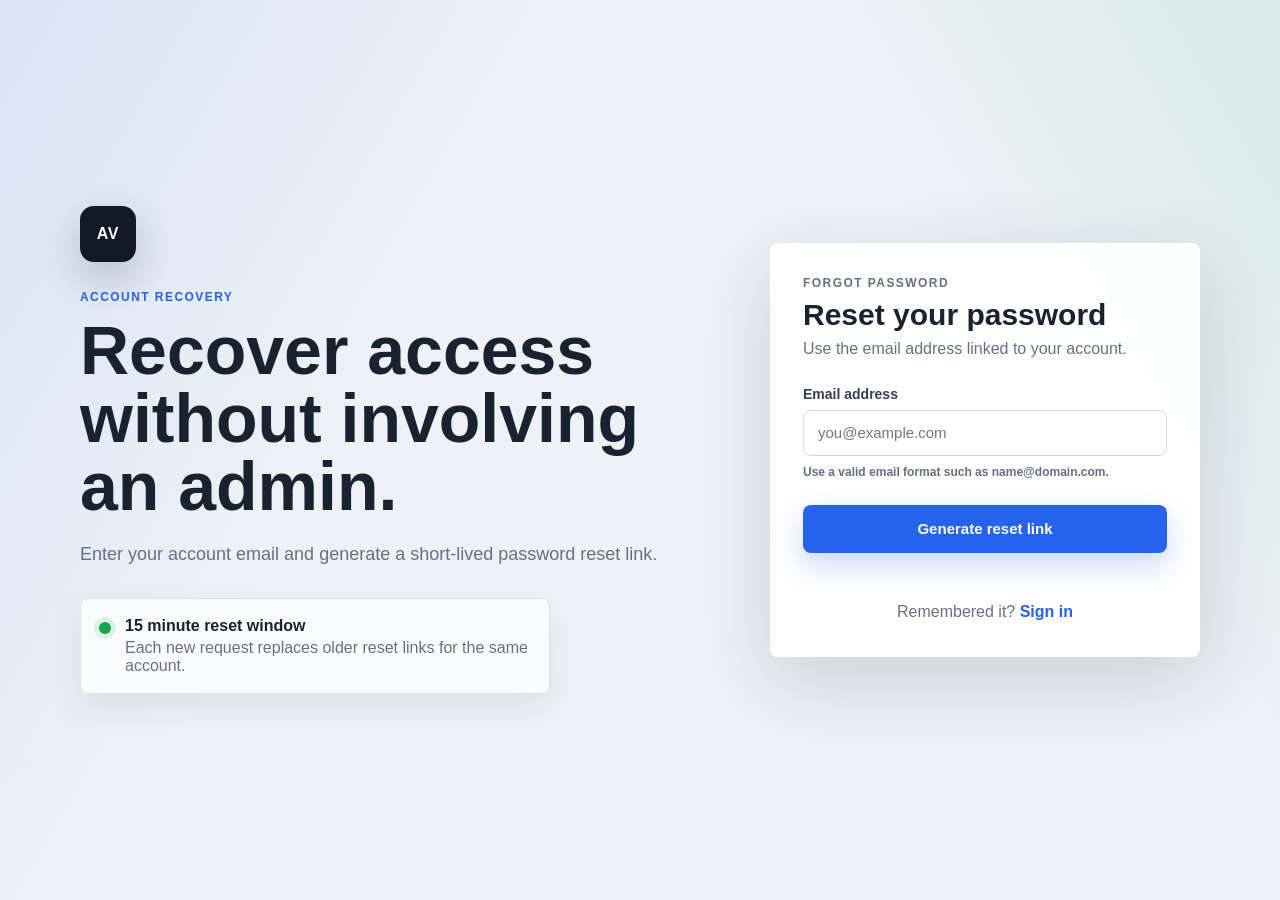
==== src/main/resources/static/forgot-password.html @ c0273e19 "Updated UI to Mordern Saas" ====
<!DOCTYPE html>
<html lang="en">

<head>
    <meta charset="UTF-8">
    <meta name="viewport" content="width=device-width, initial-scale=1.0">
    <title>AuthVault - Forgot password</title>
    <link rel="stylesheet" href="login.css">
</head>

<body>
    <main class="auth-shell">
        <section class="brand-panel" aria-label="Password recovery overview">
            <div class="brand-mark">AV</div>
            <div>
                <p class="eyebrow">Account recovery</p>
                <h1>Recover access without involving an admin.</h1>
                <p class="brand-copy">
                    Enter your account email and generate a short-lived password reset link.
                </p>
            </div>
            <div class="status-card">
                <span class="status-dot"></span>
                <div>
                    <strong>15 minute reset window</strong>
                    <p>Each new request replaces older reset links for the same account.</p>
                </div>
            </div>
        </section>

        <section class="auth-card" aria-label="Forgot password form">
            <div class="card-header">
                <p class="eyebrow">Forgot password</p>
                <h2>Reset your password</h2>
                <p>Use the email address linked to your account.</p>
            </div>

            <label class="field">
                <span>Email address</span>
                <input type="email" id="email" placeholder="you@example.com" autocomplete="email">
                <small class="field-note">Use a valid email format such as name@domain.com.</small>
            </label>

            <button class="primary-action" onclick="requestPasswordReset()">Generate reset link</button>

            <p id="message" role="status"></p>

            <div id="resetLinkBox" class="reset-link-box hidden">
                <span>Reset link</span>
                <a id="resetLink" href="#"></a>
            </div>

            <p class="footer">
                Remembered it?
                <a href="login.html">Sign in</a>
            </p>
        </section>
    </main>

    <script src="forgot-password.js"></script>
</body>

</html>
---- src/main/resources/static/login.css ----
:root {
    color-scheme: light;
    --bg: #eef2f7;
    --panel: #ffffff;
    --ink: #182230;
    --muted: #667085;
    --line: #d9e2ef;
    --primary: #2563eb;
    --primary-dark: #1d4ed8;
    --accent: #16a34a;
    --shadow: 0 24px 80px rgba(20, 32, 56, .16);
}

* {
    box-sizing: border-box;
    margin: 0;
    padding: 0;
}

body {
    min-height: 100vh;
    background:
        linear-gradient(120deg, rgba(37, 99, 235, .10), transparent 34%),
        linear-gradient(240deg, rgba(22, 163, 74, .10), transparent 28%),
        var(--bg);
    color: var(--ink);
    font-family: Inter, "Segoe UI", Arial, sans-serif;
}

.auth-shell {
    min-height: 100vh;
    width: min(1120px, calc(100% - 32px));
    margin: 0 auto;
    display: grid;
    grid-template-columns: 1.1fr 430px;
    align-items: center;
    gap: 48px;
    padding: 40px 0;
}

.brand-panel {
    display: flex;
    flex-direction: column;
    gap: 28px;
}

.brand-mark {
    width: 56px;
    height: 56px;
    border-radius: 14px;
    display: grid;
    place-items: center;
    background: #111827;
    color: #ffffff;
    font-weight: 800;
    letter-spacing: .04em;
    box-shadow: 0 16px 40px rgba(17, 24, 39, .22);
}

.eyebrow {
    color: var(--primary);
    font-size: 12px;
    font-weight: 800;
    letter-spacing: .12em;
    text-transform: uppercase;
}

.brand-panel h1 {
    max-width: 680px;
    margin-top: 12px;
    font-size: clamp(38px, 6vw, 68px);
    line-height: 1;
    letter-spacing: 0;
}

.brand-copy {
    max-width: 590px;
    margin-top: 20px;
    color: var(--muted);
    font-size: 18px;
    line-height: 1.65;
}

.status-card {
    width: min(470px, 100%);
    display: flex;
    gap: 14px;
    align-items: flex-start;
    padding: 18px;
    border: 1px solid var(--line);
    border-radius: 8px;
    background: rgba(255, 255, 255, .78);
    box-shadow: 0 14px 35px rgba(20, 32, 56, .08);
}

.status-dot {
    width: 12px;
    height: 12px;
    margin-top: 5px;
    border-radius: 999px;
    background: var(--accent);
    box-shadow: 0 0 0 5px rgba(22, 163, 74, .12);
    flex: 0 0 auto;
}

.status-card strong {
    display: block;
    margin-bottom: 4px;
}

.status-card p,
.card-header p,
.footer,
#message {
    color: var(--muted);
}

.auth-card {
    background: rgba(255, 255, 255, .92);
    border: 1px solid rgba(255, 255, 255, .86);
    border-radius: 8px;
    box-shadow: var(--shadow);
    padding: 32px;
}

.card-header {
    margin-bottom: 28px;
}

.card-header h2 {
    margin: 8px 0;
    font-size: 30px;
}

.field {
    display: grid;
    gap: 8px;
    margin-bottom: 18px;
    color: #344054;
    font-size: 14px;
    font-weight: 700;
}

.field input {
    width: 100%;
    height: 46px;
    border: 1px solid #cfd8e6;
    border-radius: 8px;
    padding: 0 14px;
    color: var(--ink);
    background: #ffffff;
    font-size: 15px;
    outline: none;
}

.field input:focus {
    border-color: var(--primary);
    box-shadow: 0 0 0 4px rgba(37, 99, 235, .12);
}

.field-note {
    color: var(--muted);
    font-size: 12px;
    font-weight: 600;
    line-height: 1.45;
}

.password-box {
    position: relative;
}

.password-box input {
    padding-right: 74px;
}

.text-button {
    position: absolute;
    top: 6px;
    right: 6px;
    height: 34px;
    min-width: 58px;
    border: 0;
    border-radius: 7px;
    background: #f1f5fb;
    color: var(--primary);
    cursor: pointer;
    font-weight: 800;
}

.primary-action {
    width: 100%;
    height: 48px;
    margin-top: 6px;
    border: 0;
    border-radius: 8px;
    background: var(--primary);
    color: #ffffff;
    cursor: pointer;
    font-size: 15px;
    font-weight: 800;
    box-shadow: 0 12px 26px rgba(37, 99, 235, .24);
}

.primary-action:hover {
    background: var(--primary-dark);
}

.form-link-row {
    display: flex;
    justify-content: center;
    margin: -8px 0 16px;
}

.form-link-row a {
    color: var(--primary);
    font-size: 14px;
    font-weight: 800;
    text-decoration: none;
}

.form-link-row a:hover {
    text-decoration: underline;
}

.reset-link-box {
    display: grid;
    gap: 6px;
    margin: 14px 0 18px;
    padding: 12px;
    border: 1px solid var(--line);
    border-radius: 8px;
    background: #f8fafc;
    overflow-wrap: anywhere;
}

.reset-link-box span {
    color: var(--muted);
    font-size: 12px;
    font-weight: 900;
    letter-spacing: .08em;
    text-transform: uppercase;
}

.reset-link-box a {
    color: var(--primary);
    font-size: 14px;
    font-weight: 800;
    text-decoration: none;
}

.reset-link-box a:hover {
    text-decoration: underline;
}

.hidden {
    display: none;
}

#message {
    min-height: 22px;
    margin: 16px 0 8px;
    text-align: center;
    font-size: 14px;
    font-weight: 700;
}

.footer {
    text-align: center;
    line-height: 1.6;
}

.footer a {
    color: var(--primary);
    font-weight: 800;
    text-decoration: none;
}

.footer a:hover {
    text-decoration: underline;
}

@media (max-width: 860px) {
    .auth-shell {
        grid-template-columns: 1fr;
        gap: 18px;
        align-content: start;
        padding: 24px 0;
    }

    .brand-panel {
        align-items: center;
        text-align: center;
        gap: 14px;
    }

    .brand-panel h1 {
        max-width: 620px;
        font-size: 32px;
        line-height: 1.12;
    }

    .brand-copy {
        max-width: 520px;
        margin-top: 12px;
        font-size: 15px;
        line-height: 1.5;
    }

    .status-card {
        display: none;
    }

    .auth-card {
        width: min(100%, 480px);
        justify-self: center;
    }
}

@media (max-width: 520px) {
    .auth-shell {
        width: min(100% - 24px, 480px);
        padding: 24px 0;
    }

    .brand-panel h1 {
        font-size: 26px;
    }

    .brand-copy {
        display: none;
    }

    .auth-card {
        padding: 22px;
    }
}
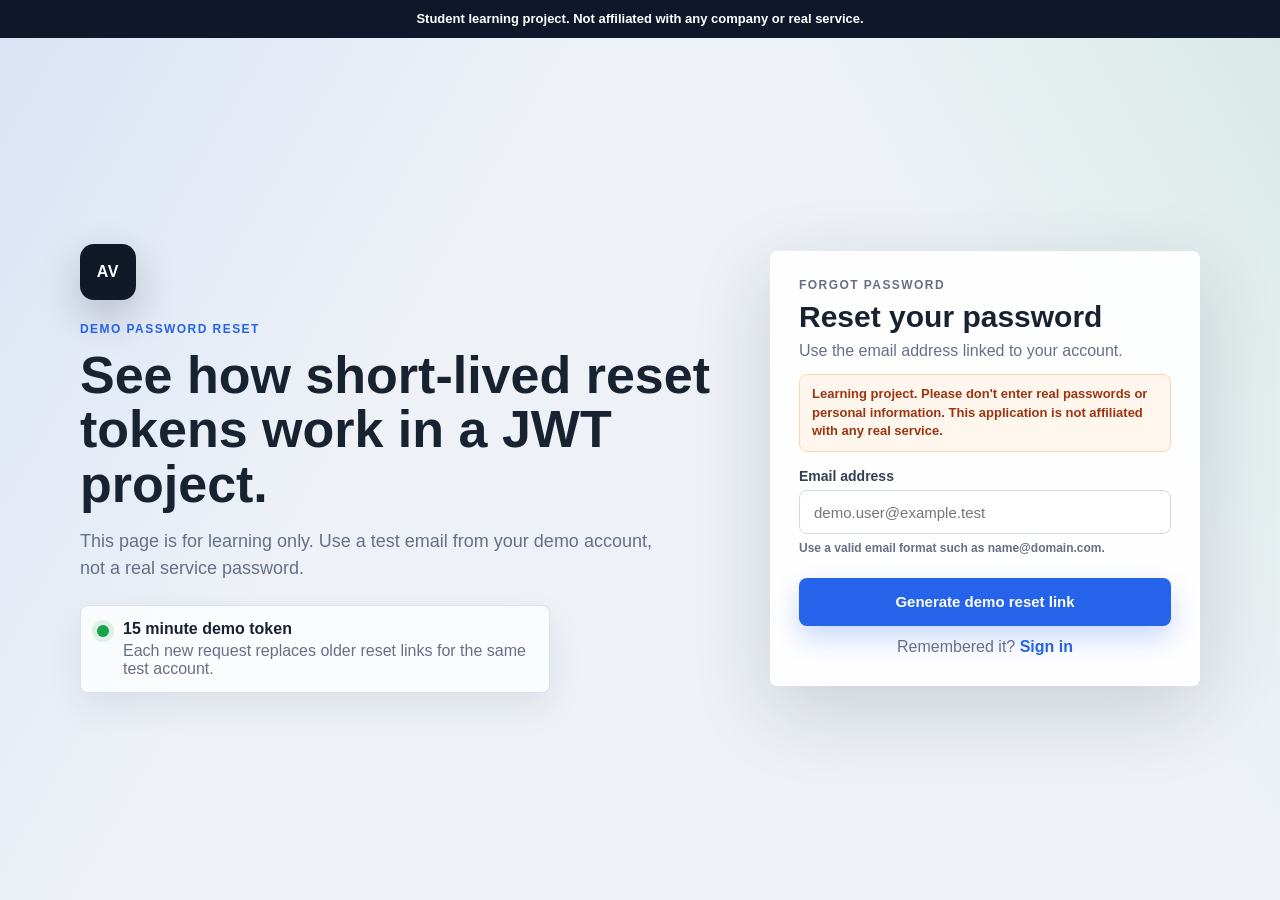
==== commit 2b640f27: "Refine auth and dashboard responsive layouts" ====
--- a/src/main/resources/static/forgot-password.html
+++ b/src/main/resources/static/forgot-password.html
@@ -4,26 +4,28 @@
 <head>
     <meta charset="UTF-8">
     <meta name="viewport" content="width=device-width, initial-scale=1.0">
-    <title>AuthVault - Forgot password</title>
+    <meta name="description" content="AuthVault is a student demo JWT authentication and role-based access control project. Use test-only credentials and do not enter real passwords or personal information.">
+    <title>AuthVault - Demo password reset</title>
     <link rel="stylesheet" href="login.css">
 </head>
 
 <body>
+    <div class="demo-topbar">Student learning project. Not affiliated with any company or real service.</div>
     <main class="auth-shell">
-        <section class="brand-panel" aria-label="Password recovery overview">
+        <section class="brand-panel" aria-label="Demo password reset overview">
             <div class="brand-mark">AV</div>
             <div>
-                <p class="eyebrow">Account recovery</p>
-                <h1>Recover access without involving an admin.</h1>
+                <p class="eyebrow">Demo password reset</p>
+                <h1>See how short-lived reset tokens work in a JWT project.</h1>
                 <p class="brand-copy">
-                    Enter your account email and generate a short-lived password reset link.
+                    This page is for learning only. Use a test email from your demo account, not a real service password.
                 </p>
             </div>
             <div class="status-card">
                 <span class="status-dot"></span>
                 <div>
-                    <strong>15 minute reset window</strong>
-                    <p>Each new request replaces older reset links for the same account.</p>
+                    <strong>15 minute demo token</strong>
+                    <p>Each new request replaces older reset links for the same test account.</p>
                 </div>
             </div>
         </section>
@@ -35,13 +37,17 @@
                 <p>Use the email address linked to your account.</p>
             </div>
 
+            <div class="demo-notice">
+                Learning project. Please don't enter real passwords or personal information. This application is not affiliated with any real service.
+            </div>
+
             <label class="field">
                 <span>Email address</span>
-                <input type="email" id="email" placeholder="you@example.com" autocomplete="email">
+                <input type="email" id="email" placeholder="demo.user@example.test" autocomplete="off">
                 <small class="field-note">Use a valid email format such as name@domain.com.</small>
             </label>
 
-            <button class="primary-action" onclick="requestPasswordReset()">Generate reset link</button>
+            <button class="primary-action" onclick="requestPasswordReset()">Generate demo reset link</button>
 
             <p id="message" role="status"></p>
 
@@ -54,9 +60,11 @@
                 Remembered it?
                 <a href="login.html">Sign in</a>
             </p>
+
         </section>
     </main>
 
+    <script src="api-config.js"></script>
     <script src="forgot-password.js"></script>
 </body>
 
--- a/src/main/resources/static/login.css
+++ b/src/main/resources/static/login.css
@@ -27,21 +27,32 @@
     font-family: Inter, "Segoe UI", Arial, sans-serif;
 }
 
+
+.demo-topbar {
+    width: 100%;
+    padding: 10px 16px;
+    background: #0f172a;
+    color: #ffffff;
+    text-align: center;
+    font-size: 13px;
+    font-weight: 800;
+    line-height: 1.35;
+}
 .auth-shell {
-    min-height: 100vh;
+    min-height: calc(100vh - 38px);
     width: min(1120px, calc(100% - 32px));
     margin: 0 auto;
     display: grid;
     grid-template-columns: 1.1fr 430px;
     align-items: center;
-    gap: 48px;
-    padding: 40px 0;
+    gap: 40px;
+    padding: 24px 0;
 }
 
 .brand-panel {
     display: flex;
     flex-direction: column;
-    gap: 28px;
+    gap: 22px;
 }
 
 .brand-mark {
@@ -68,17 +79,17 @@
 .brand-panel h1 {
     max-width: 680px;
     margin-top: 12px;
-    font-size: clamp(38px, 6vw, 68px);
-    line-height: 1;
+    font-size: 52px;
+    line-height: 1.05;
     letter-spacing: 0;
 }
 
 .brand-copy {
     max-width: 590px;
-    margin-top: 20px;
+    margin-top: 16px;
     color: var(--muted);
     font-size: 18px;
-    line-height: 1.65;
+    line-height: 1.55;
 }
 
 .status-card {
@@ -86,7 +97,7 @@
     display: flex;
     gap: 14px;
     align-items: flex-start;
-    padding: 18px;
+    padding: 14px 16px;
     border: 1px solid var(--line);
     border-radius: 8px;
     background: rgba(255, 255, 255, .78);
@@ -120,11 +131,11 @@
     border: 1px solid rgba(255, 255, 255, .86);
     border-radius: 8px;
     box-shadow: var(--shadow);
-    padding: 32px;
+    padding: 26px 28px;
 }
 
 .card-header {
-    margin-bottom: 28px;
+    margin-bottom: 20px;
 }
 
 .card-header h2 {
@@ -132,10 +143,23 @@
     font-size: 30px;
 }
 
+.demo-notice {
+    margin: -6px 0 16px;
+    padding: 10px 12px;
+    border: 1px solid #fed7aa;
+    border-radius: 8px;
+    background: #fff7ed;
+    color: #9a3412;
+    font-size: 13px;
+    font-weight: 800;
+    line-height: 1.45;
+}
+
+
 .field {
     display: grid;
-    gap: 8px;
-    margin-bottom: 18px;
+    gap: 6px;
+    margin-bottom: 14px;
     color: #344054;
     font-size: 14px;
     font-weight: 700;
@@ -143,7 +167,7 @@
 
 .field input {
     width: 100%;
-    height: 46px;
+    height: 44px;
     border: 1px solid #cfd8e6;
     border-radius: 8px;
     padding: 0 14px;
@@ -264,6 +288,11 @@
     font-weight: 700;
 }
 
+#message:empty {
+    min-height: 0;
+    margin: 8px 0 0;
+}
+
 .footer {
     text-align: center;
     line-height: 1.6;
@@ -317,9 +346,14 @@
 }
 
 @media (max-width: 520px) {
+    .demo-topbar {
+        padding: 8px 12px;
+        font-size: 12px;
+    }
+
     .auth-shell {
         width: min(100% - 24px, 480px);
-        padding: 24px 0;
+        padding: 18px 0;
     }
 
     .brand-panel h1 {
@@ -331,6 +365,6 @@
     }
 
     .auth-card {
-        padding: 22px;
-    }
-}
+        padding: 20px;
+    }
+}
